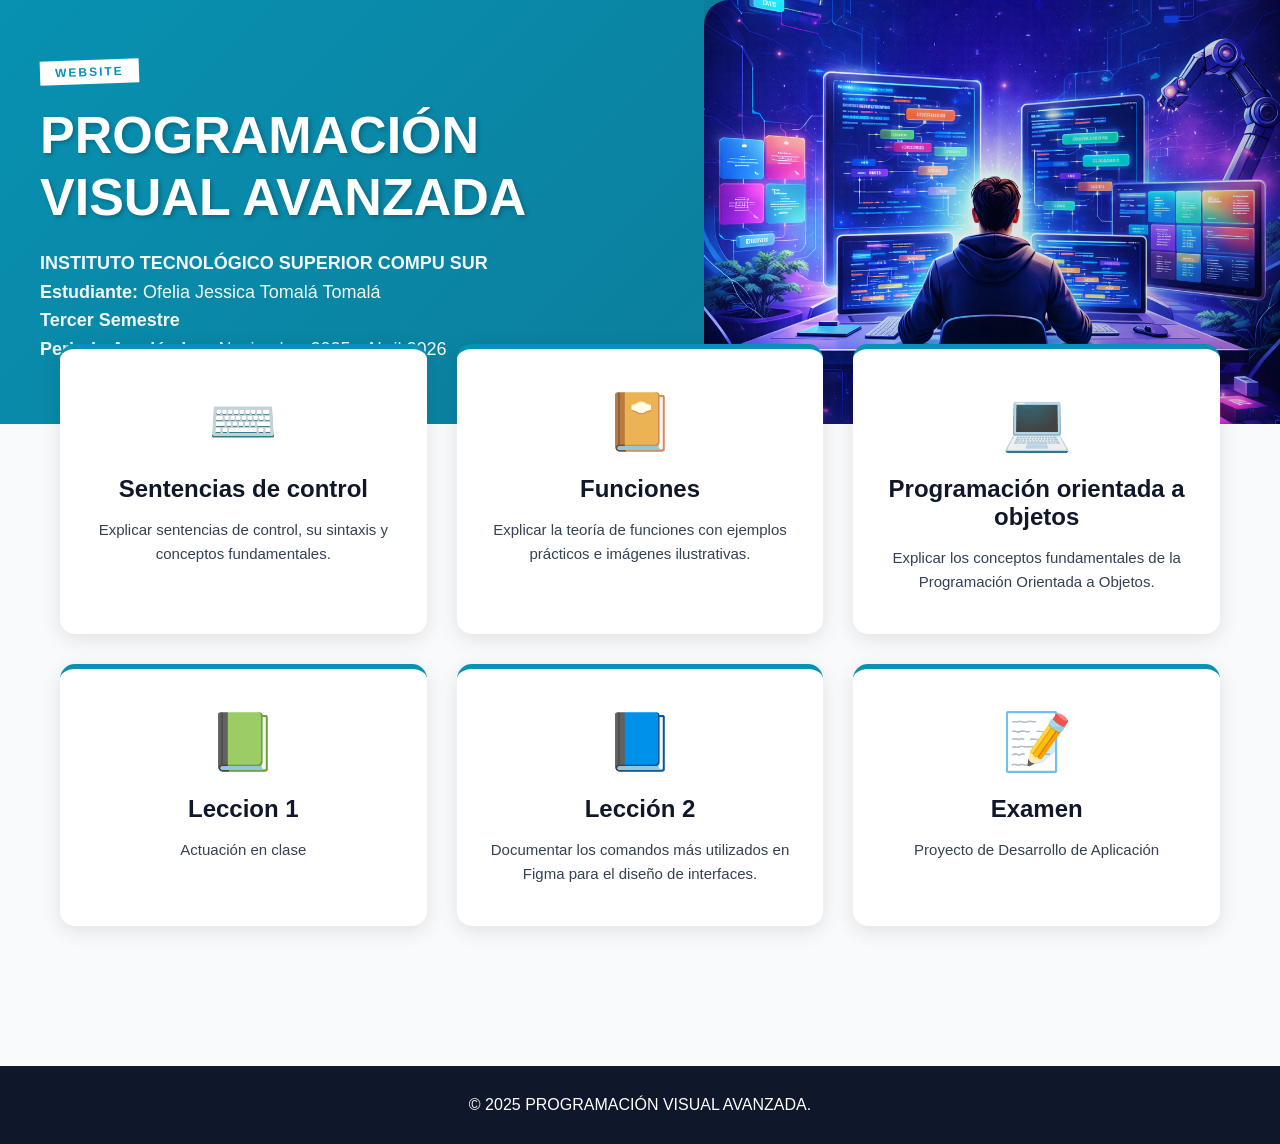
==== index.html @ 8a71509d "Programacion" ====
<!DOCTYPE html>
<html lang="es">
<head>
    <meta charset="UTF-8" />
    <meta name="viewport" content="width=device-width, initial-scale=1.0"/>
    <title>Tareas Electrónica</title>
    <link rel="stylesheet" href="styles.css" />
</head>
<body>

<header>
    <div class="header-content">
        <div class="website-label">WEBSITE</div>
        <h1>PROGRAMACIÓN VISUAL AVANZADA</h1>
        <p> <b>INSTITUTO TECNOLÓGICO SUPERIOR COMPU SUR</b> </br>
            <b>Estudiante:</b> Ofelia Jessica Tomalá Tomalá</br>
            <b>Tercer Semestre</b> </br> 
            <b>Periodo Académico: </b> Noviembre 2025 - Abril 2026 </br> 

        </p>
    </div>

    <div class="header-image">
        <img src="imagenes/paginaprincipal.png" alt="Imagen principal">
    </div>
</header>

<div class="container">
    <div class="grid">

        <!-- Sentencias de control -->
        <a href="sentenciasdecontrol.html" class="card">
            <div class="icon">⌨️</div>
            <h2>Sentencias de control</h2>
            <p>Explicar sentencias de control, su sintaxis y conceptos fundamentales.</p>
        </a>

        <!-- Funciones -->
        <a href="funciones.html" class="card">
            <div class="icon">📔</div>
            <h2>Funciones</h2>
            <p>Explicar la teoría de funciones con ejemplos prácticos e imágenes ilustrativas.</p>
        </a>

        <!-- Programacion orientada a objetos -->
        <a href="poo.html" class="card">
            <div class="icon">💻</div>
            <h2>Programación orientada a objetos</h2>
            <p>Explicar los conceptos fundamentales de la Programación Orientada a Objetos.</p>
        </a>

        <!-- Leccion 1 -->
        <a href="leccion1.html" class="card">
            <div class="icon">📗</div>
            <h2>Leccion 1</h2>
            <p>Actuación en clase</p>
        </a>

        <!-- Lección 2 -->
        <a href="leccion2.html" class="card">
            <div class="icon">📘</div>
            <h2>Lección 2</h2>
            <p>Documentar los comandos más utilizados en Figma para el diseño de interfaces.</p>
        </a>

        <!-- Examen -->
        <a href="examen.html" class="card">
            <div class="icon">📝</div>
            <h2>Examen</h2>
            <p>Proyecto de Desarrollo de Aplicación</p>
        </a>

    </div>
</div>

<footer>
    <p>&copy; 2025 PROGRAMACIÓN VISUAL AVANZADA. </p>
</footer>

</body>
</html>
---- styles.css ----
:root {
    /* Color principal cyan */
    --cyan-principal: #0891B2;
    --cyan-hover: #0E7490;
    --cyan-claro: #67E8F9;

    /* Colores neutros */
    --fondo-claro: #F8FAFC;
    --fondo-tarjeta: #FFFFFF;

    /* Texto */
    --texto-principal: #0F172A;
    --texto-secundario: #334155;

    /* Bordes */
    --borde-suave: #CBD5E1;
}

* {
    margin: 0;
    padding: 0;
    box-sizing: border-box;
}

body {
    font-family: Arial, sans-serif;
    background: var(--fondo-claro);
    min-height: 100vh;
    color: var(--texto-principal);
}

/*  HEADER */
header {
    position: relative;
    background: linear-gradient(135deg, var(--cyan-principal), var(--cyan-hover));
    color: white;
    padding: 60px 40px;
    min-height: 400px;
    display: flex;
    align-items: center;
    overflow: hidden;
}

.header-content {
    position: relative;
    z-index: 2;
    max-width: 600px;
}

.website-label {
    background: white;
    color: var(--cyan-principal);
    padding: 5px 15px;
    display: inline-block;
    font-size: 12px;
    font-weight: bold;
    margin-bottom: 20px;
    letter-spacing: 2px;
    transform: rotate(-2deg);
}

.header-content h1 {
    font-size: 52px;
    font-weight: 800;
    margin-bottom: 20px;
    line-height: 1.2;
    text-shadow: 2px 2px 4px rgba(0, 0, 0, 0.25);
}

.header-content p {
    font-size: 18px;
    line-height: 1.6;
    opacity: 0.95;
    max-width: 480px;
}

/* IMAGEN*/
.header-image {
    position: absolute;
    right: 0;
    top: 0;
    width: 45%;
    height: 100%;
    overflow: hidden;
}

.header-image img {
    width: 100%;
    height: 100%;
    object-fit: cover;
    display: block;
    border-radius: 25px 0 0 25px;
    box-shadow: -25px 25px 50px rgba(0, 0, 0, 0.25);
}

/* Overlay sutil */
.header-image::after {
    content: "";
    position: absolute;
    inset: 0;
    background: linear-gradient(
        to left,
        rgba(0, 0, 0, 0.18),
        rgba(0, 0, 0, 0)
    );
    pointer-events: none;
}

/*  CONTENEDOR */
.container {
    max-width: 1200px;
    margin: -80px auto 0;
    padding: 0 20px 40px;
    position: relative;
    z-index: 10;
}

/* GRID */
.grid {
    display: grid;
    grid-template-columns: repeat(auto-fit, minmax(280px, 1fr));
    gap: 30px;
    margin-bottom: 40px;
}

/* TARJETAS*/
.card {
    background: var(--fondo-tarjeta);
    padding: 40px 30px;
    border-radius: 15px;
    cursor: pointer;
    transition: all 0.3s ease;
    box-shadow: 0 5px 20px rgba(0, 0, 0, 0.1);
    text-align: center;
    border-top: 5px solid var(--cyan-principal);
    text-decoration: none;
    color: inherit;
}


.card:hover {
    transform: translateY(-10px);
    box-shadow: 0 15px 35px rgba(0, 0, 0, 0.2);
    border-top-color: var(--cyan-hover);
}

.card .icon {
    font-size: 56px;
    margin-bottom: 20px;
}

.card h2 {
    font-size: 24px;
    margin-bottom: 15px;
}

.card p {
    color: var(--texto-secundario);
    font-size: 15px;
    line-height: 1.6;
}

/*  PÁGINAS  */
.page {
    display: none;
}

.page.active {
    display: block;
}

/* BOTÓN VOLVER */
.btn-back {
    background: var(--cyan-principal);
    color: white;
    border: none;
    padding: 15px 35px;
    border-radius: 25px;
    cursor: pointer;
    font-size: 16px;
    margin: 20px;
    transition: all 0.3s ease;
    box-shadow: 0 5px 15px rgba(8, 145, 178, 0.3);
}

.btn-back:hover {
    background: var(--cyan-hover);
    transform: translateY(-2px);
}

/* HEADER INTERNO  */
.internal-header {
    background: linear-gradient(135deg, var(--cyan-principal), var(--cyan-hover));
    color: white;
    padding: 80px 40px 40px;
    margin-bottom: 40px;
}

.internal-header h2 {
    font-size: 42px;
    max-width: 1200px;
    margin: 0 auto;
}

/*  CONTENIDO*/
.content-page {
    background: var(--fondo-tarjeta);
    padding: 50px;
    border-radius: 15px;
    max-width: 1200px;
    margin: 0 auto;
    border: 1px solid var(--borde-suave);
    box-shadow: 0 5px 20px rgba(0, 0, 0, 0.1);
}

.content-page p {
    color: var(--texto-secundario);
    font-size: 16px;
    line-height: 1.9;
    margin-bottom: 20px;
}

/* FOOTER  */
footer {
    background: var(--texto-principal);
    color: white;
    padding: 30px;
    text-align: center;
    margin-top: 60px;
}

/* RESPONSIVE*/
@media (max-width: 992px) {
    .header-image {
        width: 40%;
    }

    header {
        padding: 40px 30px;
        min-height: 350px;
    }

    .header-content h1 {
        font-size: 40px;
    }
}

@media (max-width: 768px) {
    header {
        flex-direction: column;
        padding: 30px 20px;
        min-height: auto;
    }

    .header-image {
        position: relative;
        width: 100%;
        height: 260px;
        margin-top: 30px;
    }

    .header-image img {
        border-radius: 20px;
        box-shadow: 0 15px 35px rgba(0, 0, 0, 0.25);
    }

    .container {
        margin-top: 20px;
    }

    .grid {
        grid-template-columns: 1fr;
        gap: 20px;
    }

    .internal-header {
        padding: 60px 20px 30px;
    }

    .internal-header h2 {
        font-size: 32px;
    }

    .content-page {
        padding: 30px 20px;
    }
}

@media (max-width: 480px) {
    .header-content h1 {
        font-size: 28px;
    }

    .header-content p {
        font-size: 16px;
    }

    .card {
        padding: 30px 20px;
    }

    .card h2 {
        font-size: 20px;
    }

    .card .icon {
        font-size: 48px;
    }

    .content-page {
        padding: 20px 15px;
    }

    .internal-header h2 {
        font-size: 26px;
    }
}
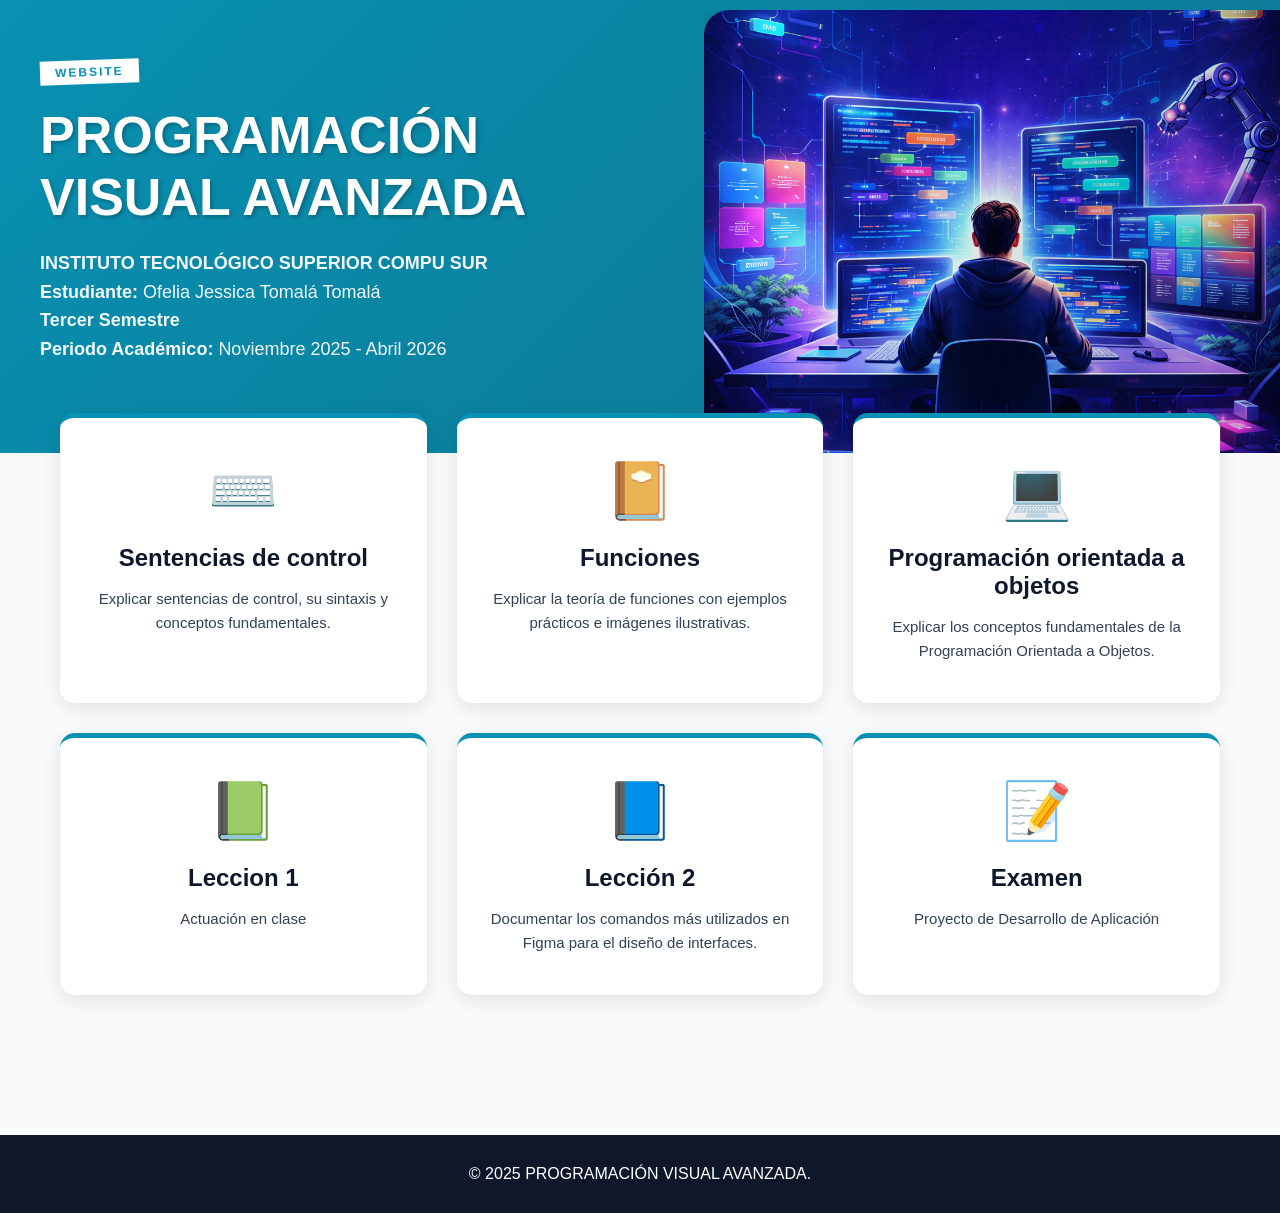
==== commit 63e26b58: "pagina principal" ====
--- a/index.html
+++ b/index.html
@@ -16,6 +16,7 @@
             <b>Estudiante:</b> Ofelia Jessica Tomalá Tomalá</br>
             <b>Tercer Semestre</b> </br> 
             <b>Periodo Académico: </b> Noviembre 2025 - Abril 2026 </br> 
+        </br>
 
         </p>
     </div>
--- a/styles.css
+++ b/styles.css
@@ -78,7 +78,7 @@
 .header-image {
     position: absolute;
     right: 0;
-    top: 0;
+    top: 10px;
     width: 45%;
     height: 100%;
     overflow: hidden;
@@ -90,8 +90,7 @@
     object-fit: cover;
     display: block;
     border-radius: 25px 0 0 25px;
-    box-shadow: -25px 25px 50px rgba(0, 0, 0, 0.25);
-}
+    box-shadow: -20px 20px 40px rgba(0, 0, 0, 0.22);}
 
 /* Overlay sutil */
 .header-image::after {
@@ -109,7 +108,7 @@
 /*  CONTENEDOR */
 .container {
     max-width: 1200px;
-    margin: -80px auto 0;
+    margin: -40px auto 0;
     padding: 0 20px 40px;
     position: relative;
     z-index: 10;
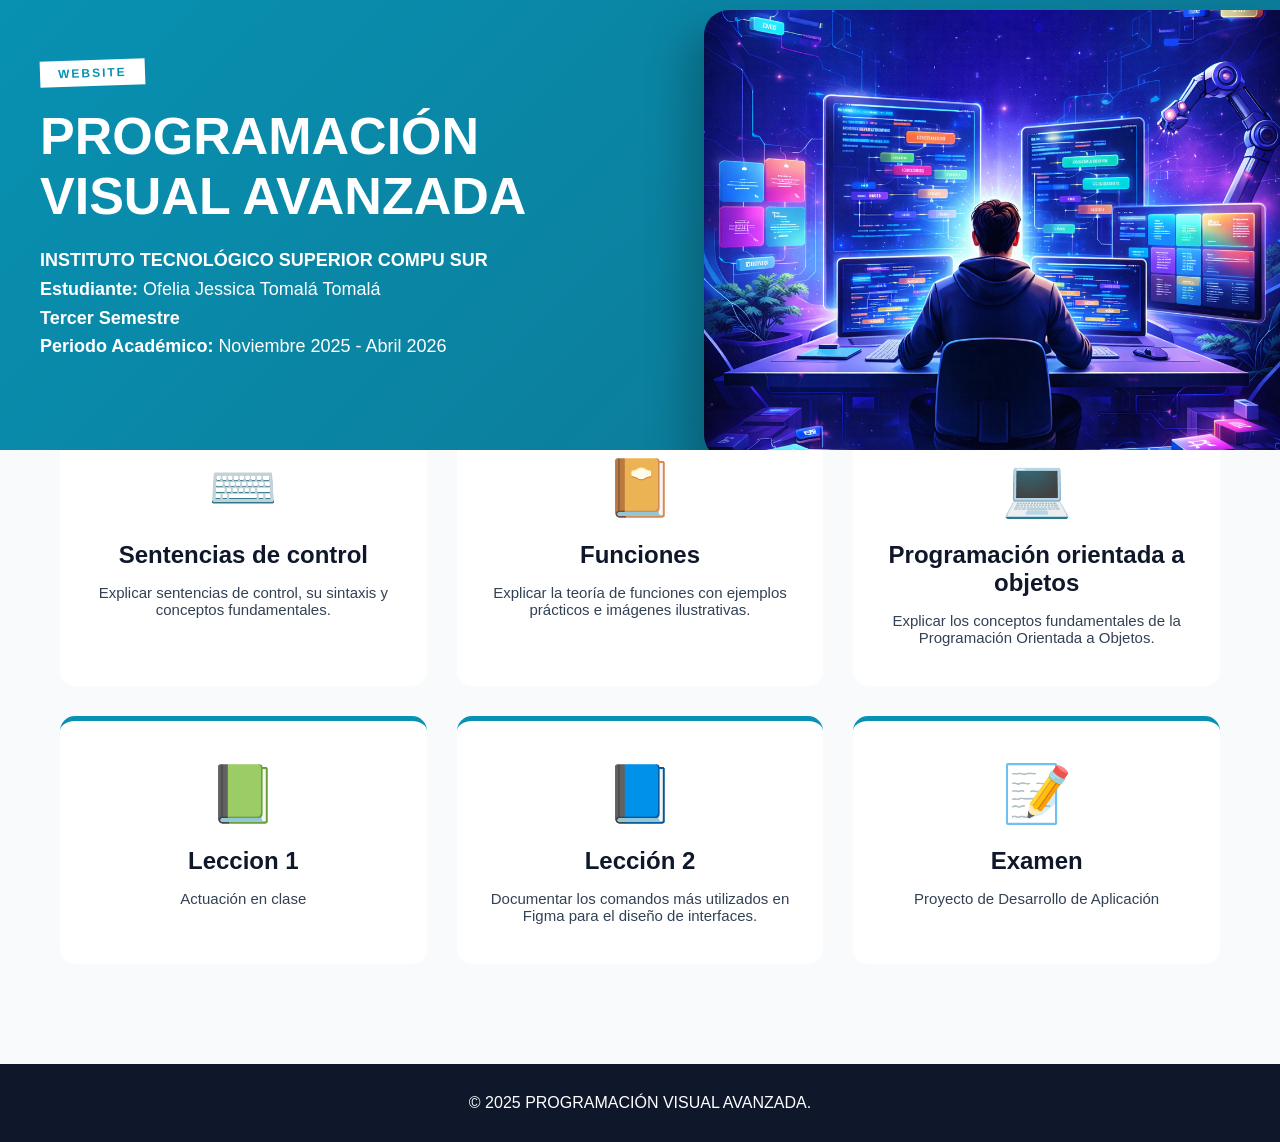
==== commit 2a113752: "paginas" ====
--- a/index.html
+++ b/index.html
@@ -3,7 +3,7 @@
 <head>
     <meta charset="UTF-8" />
     <meta name="viewport" content="width=device-width, initial-scale=1.0"/>
-    <title>Tareas Electrónica</title>
+    <title>Tareas Programacion Visual Avanzada</title>
     <link rel="stylesheet" href="styles.css" />
 </head>
 <body>
--- a/styles.css
+++ b/styles.css
@@ -1,35 +1,33 @@
 :root {
-    /* Color principal cyan */
     --cyan-principal: #0891B2;
     --cyan-hover: #0E7490;
     --cyan-claro: #67E8F9;
 
-    /* Colores neutros */
     --fondo-claro: #F8FAFC;
     --fondo-tarjeta: #FFFFFF;
 
-    /* Texto */
     --texto-principal: #0F172A;
     --texto-secundario: #334155;
 
-    /* Bordes */
     --borde-suave: #CBD5E1;
 }
 
+/* Reset general */
 * {
     margin: 0;
     padding: 0;
     box-sizing: border-box;
 }
 
+/* Base */
 body {
     font-family: Arial, sans-serif;
     background: var(--fondo-claro);
+    color: var(--texto-principal);
     min-height: 100vh;
-    color: var(--texto-principal);
-}
-
-/*  HEADER */
+}
+
+/* Header principal */
 header {
     position: relative;
     background: linear-gradient(135deg, var(--cyan-principal), var(--cyan-hover));
@@ -42,20 +40,19 @@
 }
 
 .header-content {
-    position: relative;
+    max-width: 600px;
     z-index: 2;
-    max-width: 600px;
 }
 
 .website-label {
     background: white;
     color: var(--cyan-principal);
-    padding: 5px 15px;
-    display: inline-block;
+    padding: 6px 18px;
     font-size: 12px;
     font-weight: bold;
     margin-bottom: 20px;
     letter-spacing: 2px;
+    display: inline-block;
     transform: rotate(-2deg);
 }
 
@@ -63,83 +60,58 @@
     font-size: 52px;
     font-weight: 800;
     margin-bottom: 20px;
-    line-height: 1.2;
-    text-shadow: 2px 2px 4px rgba(0, 0, 0, 0.25);
 }
 
 .header-content p {
     font-size: 18px;
     line-height: 1.6;
-    opacity: 0.95;
-    max-width: 480px;
-}
-
-/* IMAGEN*/
+}
+
+/* Imagen header */
 .header-image {
     position: absolute;
     right: 0;
     top: 10px;
     width: 45%;
     height: 100%;
-    overflow: hidden;
 }
 
 .header-image img {
     width: 100%;
     height: 100%;
     object-fit: cover;
-    display: block;
     border-radius: 25px 0 0 25px;
-    box-shadow: -20px 20px 40px rgba(0, 0, 0, 0.22);}
-
-/* Overlay sutil */
-.header-image::after {
-    content: "";
-    position: absolute;
-    inset: 0;
-    background: linear-gradient(
-        to left,
-        rgba(0, 0, 0, 0.18),
-        rgba(0, 0, 0, 0)
-    );
-    pointer-events: none;
-}
-
-/*  CONTENEDOR */
+    box-shadow: -20px 20px 40px rgba(0,0,0,0.22);
+}
+
+/* Contenedor */
 .container {
     max-width: 1200px;
     margin: -40px auto 0;
     padding: 0 20px 40px;
-    position: relative;
-    z-index: 10;
-}
-
-/* GRID */
+}
+
+/* Grid principal */
 .grid {
     display: grid;
     grid-template-columns: repeat(auto-fit, minmax(280px, 1fr));
     gap: 30px;
-    margin-bottom: 40px;
-}
-
-/* TARJETAS*/
+}
+
+/* Cards página principal */
 .card {
     background: var(--fondo-tarjeta);
     padding: 40px 30px;
     border-radius: 15px;
-    cursor: pointer;
+    text-align: center;
+    border-top: 5px solid var(--cyan-principal);
     transition: all 0.3s ease;
-    box-shadow: 0 5px 20px rgba(0, 0, 0, 0.1);
-    text-align: center;
-    border-top: 5px solid var(--cyan-principal);
     text-decoration: none;
     color: inherit;
 }
 
-
 .card:hover {
     transform: translateY(-10px);
-    box-shadow: 0 15px 35px rgba(0, 0, 0, 0.2);
     border-top-color: var(--cyan-hover);
 }
 
@@ -151,75 +123,171 @@
 .card h2 {
     font-size: 24px;
     margin-bottom: 15px;
+    position: static;
 }
 
 .card p {
+    font-size: 15px;
     color: var(--texto-secundario);
-    font-size: 15px;
-    line-height: 1.6;
-}
-
-/*  PÁGINAS  */
-.page {
-    display: none;
-}
-
-.page.active {
-    display: block;
-}
-
-/* BOTÓN VOLVER */
-.btn-back {
-    background: var(--cyan-principal);
-    color: white;
-    border: none;
-    padding: 15px 35px;
-    border-radius: 25px;
-    cursor: pointer;
-    font-size: 16px;
-    margin: 20px;
-    transition: all 0.3s ease;
-    box-shadow: 0 5px 15px rgba(8, 145, 178, 0.3);
-}
-
-.btn-back:hover {
-    background: var(--cyan-hover);
-    transform: translateY(-2px);
-}
-
-/* HEADER INTERNO  */
+}
+
+/* Header interno */
 .internal-header {
     background: linear-gradient(135deg, var(--cyan-principal), var(--cyan-hover));
     color: white;
     padding: 80px 40px 40px;
-    margin-bottom: 40px;
 }
 
 .internal-header h2 {
-    font-size: 42px;
+    font-size: 80px;
     max-width: 1200px;
-    margin: 0 auto;
-}
-
-/*  CONTENIDO*/
+    margin: auto;
+    text-align: center;
+}
+
+/* Contenido de páginas */
 .content-page {
     background: var(--fondo-tarjeta);
     padding: 50px;
     border-radius: 15px;
     max-width: 1200px;
-    margin: 0 auto;
+    margin: auto;
     border: 1px solid var(--borde-suave);
-    box-shadow: 0 5px 20px rgba(0, 0, 0, 0.1);
+    box-shadow: 0 5px 20px rgba(0,0,0,0.1);
+}
+
+/* Títulos SOLO dentro del content-page */
+.content-page > h1 {
+    font-size: 34px;
+    margin-bottom: 32px;
+    padding-left: 16px;
+    position: relative;
+}
+
+.content-page > h1::before {
+    content: "";
+    position: absolute;
+    left: 0;
+    top: 50%;
+    width: 6px;
+    height: 65%;
+    background: var(--cyan-principal);
+    transform: translateY(-50%);
+    border-radius: 3px;
+}
+
+.content-page h2 {
+    font-size: 26px;
+    margin: 40px 0 22px;
+    color:#0E7490;
+    text-align: center;
+}
+
+.content-page h3 {
+    font-size: 20px;
+    color: var(--cyan-principal);
+    margin: 28px 0 16px;
 }
 
 .content-page p {
-    color: var(--texto-secundario);
     font-size: 16px;
     line-height: 1.9;
+    color: var(--texto-secundario);
     margin-bottom: 20px;
 }
 
-/* FOOTER  */
+/* Listas */
+.list {
+    list-style: none;
+    margin: 30px 0;
+}
+
+.list li {
+    background: #F8FAFC;
+    border-left: 6px solid var(--cyan-principal);
+    padding: 18px 22px;
+    margin-bottom: 16px;
+    border-radius: 10px;
+}
+
+/* Grid de ejemplos */
+.examples-grid {
+    display: grid;
+    grid-template-columns: repeat(auto-fit, minmax(320px, 1fr));
+    gap: 30px;
+    margin-top: 30px;
+}
+
+/* Flip cards */
+.flip-card {
+    perspective: 1200px;
+    height: 100%;
+    min-height: 220px;
+    
+}
+
+.flip-card-inner {
+    position: relative;
+    height: 100%;
+    transition: transform 0.8s;
+    transform-style: preserve-3d;
+    
+}
+
+.flip-card input {
+    display: none;
+}
+
+.flip-card input:checked + .flip-card-inner {
+    transform: rotateY(180deg);
+}
+
+.flip-card-front,
+.flip-card-back {
+    position: absolute;
+    inset: 0;
+    padding: 20px;
+    border-radius: 18px;
+    backface-visibility: hidden;
+    background: #e5edf8;
+    border-left: 6px solid var(--cyan-principal);
+}
+
+.flip-card-back {
+    transform: rotateY(180deg);
+}
+.flip-hint {
+    margin-top: 20px;
+    font-size: 13px;
+    color: var(--cyan-principal);
+    font-weight: bold;
+    text-align: center;
+}
+
+/* Código */
+.code-block {
+    background: #0F172A;
+    color: #E2E8F0;
+    padding: 20px;
+    border-radius: 12px;
+    font-family: "Courier New", monospace;
+    font-size: 14px;
+    margin: 20px 0;
+    overflow-x: auto;
+}
+
+/* Botón volver */
+.btn-back {
+    background: var(--cyan-principal);
+    color: white;
+    padding: 15px 35px;
+    border-radius: 25px;
+    display: inline-block;
+    margin: 30px;
+    text-decoration: none;
+}
+
+/* Footer */
 footer {
     background: var(--texto-principal);
     color: white;
@@ -228,27 +296,11 @@
     margin-top: 60px;
 }
 
-/* RESPONSIVE*/
-@media (max-width: 992px) {
-    .header-image {
-        width: 40%;
-    }
-
-    header {
-        padding: 40px 30px;
-        min-height: 350px;
-    }
-
-    .header-content h1 {
-        font-size: 40px;
-    }
-}
-
+/* Responsive */
 @media (max-width: 768px) {
     header {
         flex-direction: column;
         padding: 30px 20px;
-        min-height: auto;
     }
 
     .header-image {
@@ -258,28 +310,6 @@
         margin-top: 30px;
     }
 
-    .header-image img {
-        border-radius: 20px;
-        box-shadow: 0 15px 35px rgba(0, 0, 0, 0.25);
-    }
-
-    .container {
-        margin-top: 20px;
-    }
-
-    .grid {
-        grid-template-columns: 1fr;
-        gap: 20px;
-    }
-
-    .internal-header {
-        padding: 60px 20px 30px;
-    }
-
-    .internal-header h2 {
-        font-size: 32px;
-    }
-
     .content-page {
         padding: 30px 20px;
     }
@@ -290,27 +320,11 @@
         font-size: 28px;
     }
 
-    .header-content p {
-        font-size: 16px;
-    }
-
-    .card {
-        padding: 30px 20px;
+    .internal-header h2 {
+        font-size: 28px;
     }
 
     .card h2 {
         font-size: 20px;
     }
-
-    .card .icon {
-        font-size: 48px;
-    }
-
-    .content-page {
-        padding: 20px 15px;
-    }
-
-    .internal-header h2 {
-        font-size: 26px;
-    }
-}
+}
